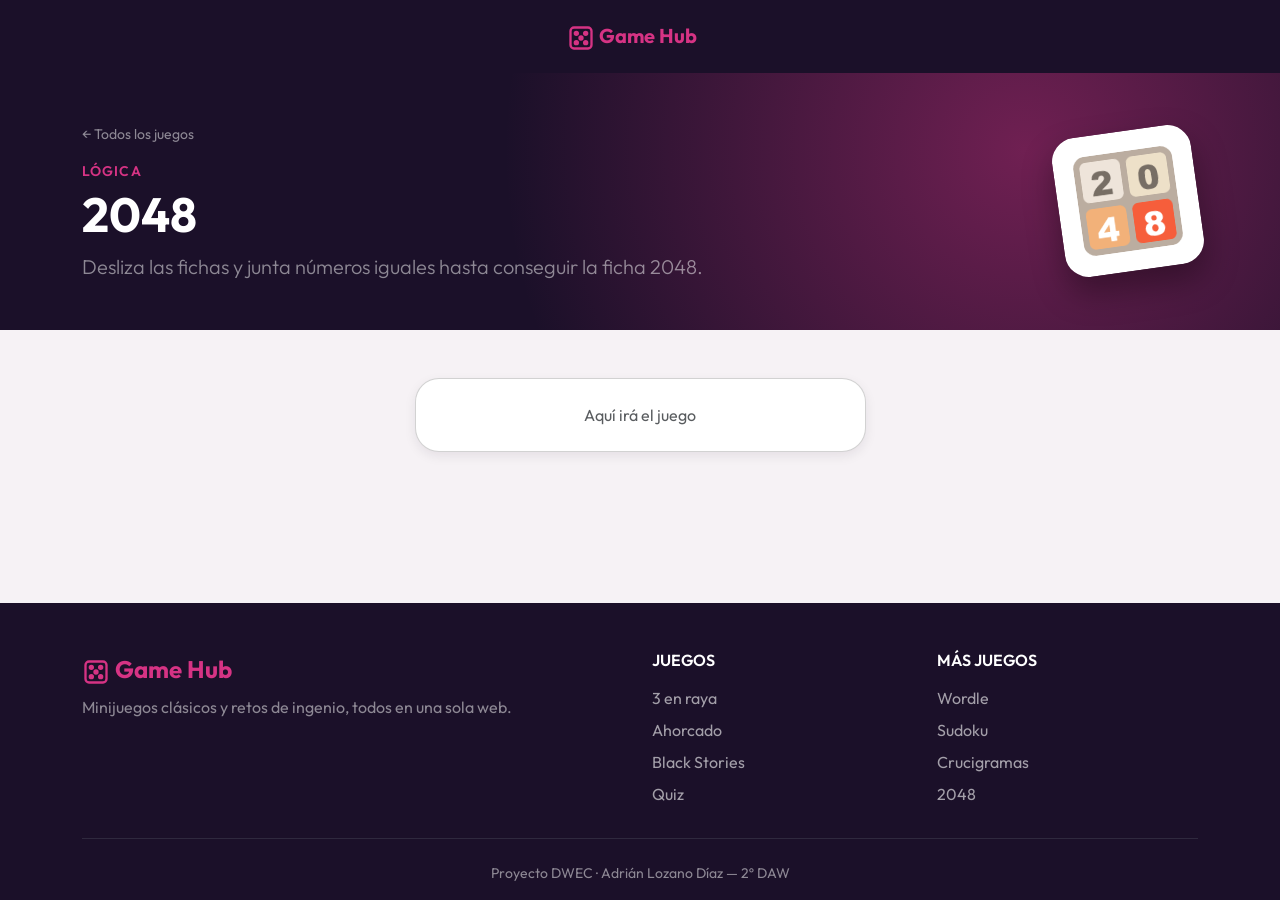
==== juegos/2048/2048.html @ 9e02a55b "plantilla común en las páginas de los otros 7 juegos Misma navbar, cabecera con ficha flotante y foo" ====
<!DOCTYPE html>
<html lang="es">

<head>
    <meta charset="UTF-8">
    <meta name="viewport" content="width=device-width, initial-scale=1.0">
    <title>2048 · Game Hub</title>
    <link rel="stylesheet" href="https://fonts.googleapis.com/css2?family=Outfit:wght@400;600;800&display=swap">
    <link rel="stylesheet" href="https://cdn.jsdelivr.net/npm/bootstrap@5.3.8/dist/css/bootstrap.min.css">
    <link rel="stylesheet" href="../../css/estilos.css">
    <link rel="stylesheet" href="2048.css">
</head>

<body class="d-flex flex-column min-vh-100">
    <nav class="navbar bg-noche py-3 sticky-top" data-bs-theme="dark">

        <div class="container-fluid justify-content-center">

            <a class="navbar-brand fw-bold" href="../../index.html">
                <svg xmlns="http://www.w3.org/2000/svg" width="28" height="28" viewBox="0 0 24 24" fill="none"
                    stroke="currentColor" stroke-width="2" stroke-linecap="round" stroke-linejoin="round">
                    <rect x="3" y="3" width="18" height="18" rx="3"></rect>
                    <circle cx="8" cy="8" r="1.3" fill="currentColor"></circle>
                    <circle cx="16" cy="8" r="1.3" fill="currentColor"></circle>
                    <circle cx="12" cy="12" r="1.3" fill="currentColor"></circle>
                    <circle cx="8" cy="16" r="1.3" fill="currentColor"></circle>
                    <circle cx="16" cy="16" r="1.3" fill="currentColor"></circle>
                </svg>
                Game Hub
            </a>
        </div>
    </nav>
    <!-- Cabecera del juego: reutiliza el fondo del hero -->
    <section class="hero text-white py-5">
        <div class="container">
            <div class="row align-items-center">

                <div class="col">
                    <a href="../../index.html#juegos" class="text-white-50 text-decoration-none small">← Todos los
                        juegos</a>
                    <p class="categoria text-uppercase small fw-semibold mt-3 mb-1">Lógica</p>
                    <h1 class="display-5 fw-bold">2048</h1>
                    <p class="lead text-white-50 mb-0">Desliza las fichas y junta números iguales hasta conseguir la ficha 2048.</p>
                </div>

                <div class="col-auto d-none d-md-block">
                    <img src="../../assets/img/2048.png" alt="" class="hero-ficha hero-ficha-1">
                </div>

            </div>
        </div>
    </section>

    <!-- Zona de juego -->
    <main class="container py-5">
        <div class="row justify-content-center">
            <div class="col-sm-10 col-md-7 col-lg-5">
                <div class="card tarjeta-juego p-4 text-center">
                    <p class="text-body-secondary mb-0">Aquí irá el juego</p>
                </div>
            </div>
        </div>
    </main>

    <footer class="bg-noche text-white mt-auto pt-5 pb-3">
        <div class="container">
            <div class="row g-4">
                <div class="col-md-6">
                    <p class="footer-logo fs-4 fw-bold mb-2">
                        <svg xmlns="http://www.w3.org/2000/svg" width="28" height="28" viewBox="0 0 24 24" fill="none"
                            stroke="currentColor" stroke-width="2" stroke-linecap="round" stroke-linejoin="round">
                            <rect x="3" y="3" width="18" height="18" rx="3"></rect>
                            <circle cx="8" cy="8" r="1.3" fill="currentColor"></circle>
                            <circle cx="16" cy="8" r="1.3" fill="currentColor"></circle>
                            <circle cx="12" cy="12" r="1.3" fill="currentColor"></circle>
                            <circle cx="8" cy="16" r="1.3" fill="currentColor"></circle>
                            <circle cx="16" cy="16" r="1.3" fill="currentColor"></circle>
                        </svg>
                        Game Hub
                    </p>
                    <p class="text-white-50 mb-0">Minijuegos clásicos y retos de ingenio, todos en una sola web.</p>
                </div>

                <div class="col-6 col-md-3">
                    <h3 class="h6 text-uppercase fw-semibold mb-3">Juegos</h3>
                    <ul class="list-unstyled mb-0">
                        <li class="mb-2"><a href="../3raya/3raya.html" class="footer-enlace">3 en raya</a></li>
                        <li class="mb-2"><a href="../ahorcado/ahorcado.html" class="footer-enlace">Ahorcado</a></li>
                        <li class="mb-2"><a href="../blackstories/blackstories.html" class="footer-enlace">Black
                                Stories</a></li>
                        <li class="mb-2"><a href="../quiz/quiz.html" class="footer-enlace">Quiz</a></li>
                    </ul>
                </div>

                <div class="col-6 col-md-3">
                    <h3 class="h6 text-uppercase fw-semibold mb-3">Más juegos</h3>
                    <ul class="list-unstyled mb-0">
                        <li class="mb-2"><a href="../wordle/wordle.html" class="footer-enlace">Wordle</a></li>
                        <li class="mb-2"><a href="../sudoku/sudoku.html" class="footer-enlace">Sudoku</a></li>
                        <li class="mb-2"><a href="../crucigrama/crucigrama.html"
                                class="footer-enlace">Crucigramas</a></li>
                        <li class="mb-2"><a href="../2048/2048.html" class="footer-enlace">2048</a></li>
                    </ul>
                </div>
            </div>

            <hr class="border-secondary my-4">
            <p class="small text-white-50 text-center mb-0">Proyecto DWEC · Adrián Lozano Díaz — 2º DAW</p>
        </div>
    </footer>

    <script src="https://cdn.jsdelivr.net/npm/bootstrap@5.3.8/dist/js/bootstrap.bundle.min.js"></script>
    <script src="https://cdn.jsdelivr.net/npm/jquery@3.7.1/dist/jquery.min.js"></script>
    <script src="2048.js"></script>
</body>

</html>
---- css/estilos.css ----
:root {
    --gh-rosa: #d63384;
    --gh-rosa-oscuro: #ad2a6c;
    --gh-rosa-claro: #fdf0f6;
    --gh-noche: #1b1029;

    --bs-body-font-family: 'Outfit', sans-serif;

    --bs-body-bg: #f6f2f5;
}

/* Fondo para navbar y footer */
.bg-noche {
    background-color: var(--gh-noche);
}

/* Botón principal en rosa y solo cambiamos las variables de Bootstrap */
.btn-primary {
    /* Color del botón sin hacer nada */
    --bs-btn-bg: var(--gh-rosa);
    --bs-btn-border-color: var(--gh-rosa);

    /* Color del botón con hover */
    --bs-btn-hover-bg: var(--gh-rosa-oscuro);
    --bs-btn-hover-border-color: var(--gh-rosa-oscuro);

    /* Color del botón al mantenerlo pulsado */
    --bs-btn-active-bg: var(--gh-rosa-oscuro);
    --bs-btn-active-border-color: var(--gh-rosa-oscuro);

    /* Sombra al llegar a él con el tabulador */
    --bs-btn-focus-shadow-rgb: 214, 51, 132;
}


/* Logo rosa en reposo y blanco al pasar el ratón, con un cambio suave */
.navbar-brand {
    --bs-navbar-brand-color: var(--gh-rosa);
    --bs-navbar-brand-hover-color: white;
    transition: color 0.9s;
    /* el cambio dura 0.9 segundos */
}

/* Fondo morado noche con un resplandor rosa arriba a la derecha */
.hero {
    background-color: var(--gh-noche);
    background-image: radial-gradient(circle at 80% 30%, rgba(214, 51, 132, 0.45), transparent 50%);
}

/* Fichas blancas con el icono de cada juego, flotando arriba y abajo */
.hero-ficha {
    width: 140px;
    background-color: white;
    padding: 1.25rem;
    border-radius: 1.5rem;
    box-shadow: 0 1rem 2rem rgba(0, 0, 0, 0.35);
    animation: flotar 4s ease-in-out infinite;
}

/* Cada ficha con una inclinación distinta, como si estuvieran tiradas en una mesa,
   y empezando la animación en un momento distinto para que no se muevan a la vez */
.hero-ficha-1 {
    transform: rotate(-8deg);
}

.hero-ficha-2 {
    transform: translateY(-2rem) rotate(4deg);
    animation-delay: -1.3s;
}

.hero-ficha-3 {
    transform: rotate(-3deg);
    animation-delay: -2.6s;
}

/* Usamos "translate" y no "transform" para no borrar la inclinación (rotate) de cada ficha */
@keyframes flotar {

    0%,
    100% {
        translate: 0 0;
    }

    50% {
        translate: 0 -12px;
    }

}

/* Degradado de nuestro rosa al morado noche */
.destacado {
    background-image: linear-gradient(5deg, var(--gh-rosa), var(--gh-noche));
}

/* Icono dentro de un círculo blanco */
.destacado-icono {
    width: 120px;
    background-color: white;
    padding: 1rem;
    border-radius: 34%;
}

/* Pastillas de Bootstrap con nuestros colores */
.filtros {
    --bs-nav-pills-border-radius: 50rem;
    --bs-nav-pills-link-active-bg: var(--gh-rosa);
    --bs-nav-link-color: var(--bs-body-color);
    --bs-nav-link-hover-color: var(--gh-rosa);
}

/* cambio variables de la card de Bootstrap */
.tarjeta-juego {
    --bs-card-bg: white; /* fondo blanco porque bs usa el color del fondo de la página */
    --bs-card-border-radius: 1.5rem;
    overflow: hidden;
    box-shadow: 0 0.25rem 0.75rem rgba(27, 16, 41, 0.08);
    transition: transform 0.2s, box-shadow 0.2s;
}

/* Al pasar el ratón la tarjeta sube un poco y la sombra crece */
.tarjeta-juego:hover {
    transform: translateY(-6px);
    box-shadow: 0 1rem 2rem rgba(27, 16, 41, 0.15);
}

/* Zona de la imagen con fondo rosa suave */
.tarjeta-imagen {
    background-color: var(--gh-rosa-claro);
}

/* Todas las imágenes iguales aunque los PNG tengan tamaños distintos */
.tarjeta-imagen img {
    height: 180px;
    object-fit: contain;
    /* para que el icono del juego no se deforme */
    padding: 1.5rem;
}

/* Borde rosa en los badges informativos de las tarjetas (el de "Nuevo" no) */
.tarjeta-imagen .text-bg-light {
    border: 1px solid var(--gh-rosa);
}

/* relleno de rosa para que destaque */
.badge-nuevo {
    background-color: var(--gh-rosa);
    color: white;
}

/* Etiqueta de categoría encima del título */
.categoria {
    color: var(--gh-rosa);
    letter-spacing: 0.08em;
}

.footer-logo {
    color: var(--gh-rosa);
}

.footer-enlace {
    color: rgba(255, 255, 255, 0.6);
    text-decoration: none;
    transition: color 0.2s;
}

.footer-enlace:hover {
    color: var(--gh-rosa);
}
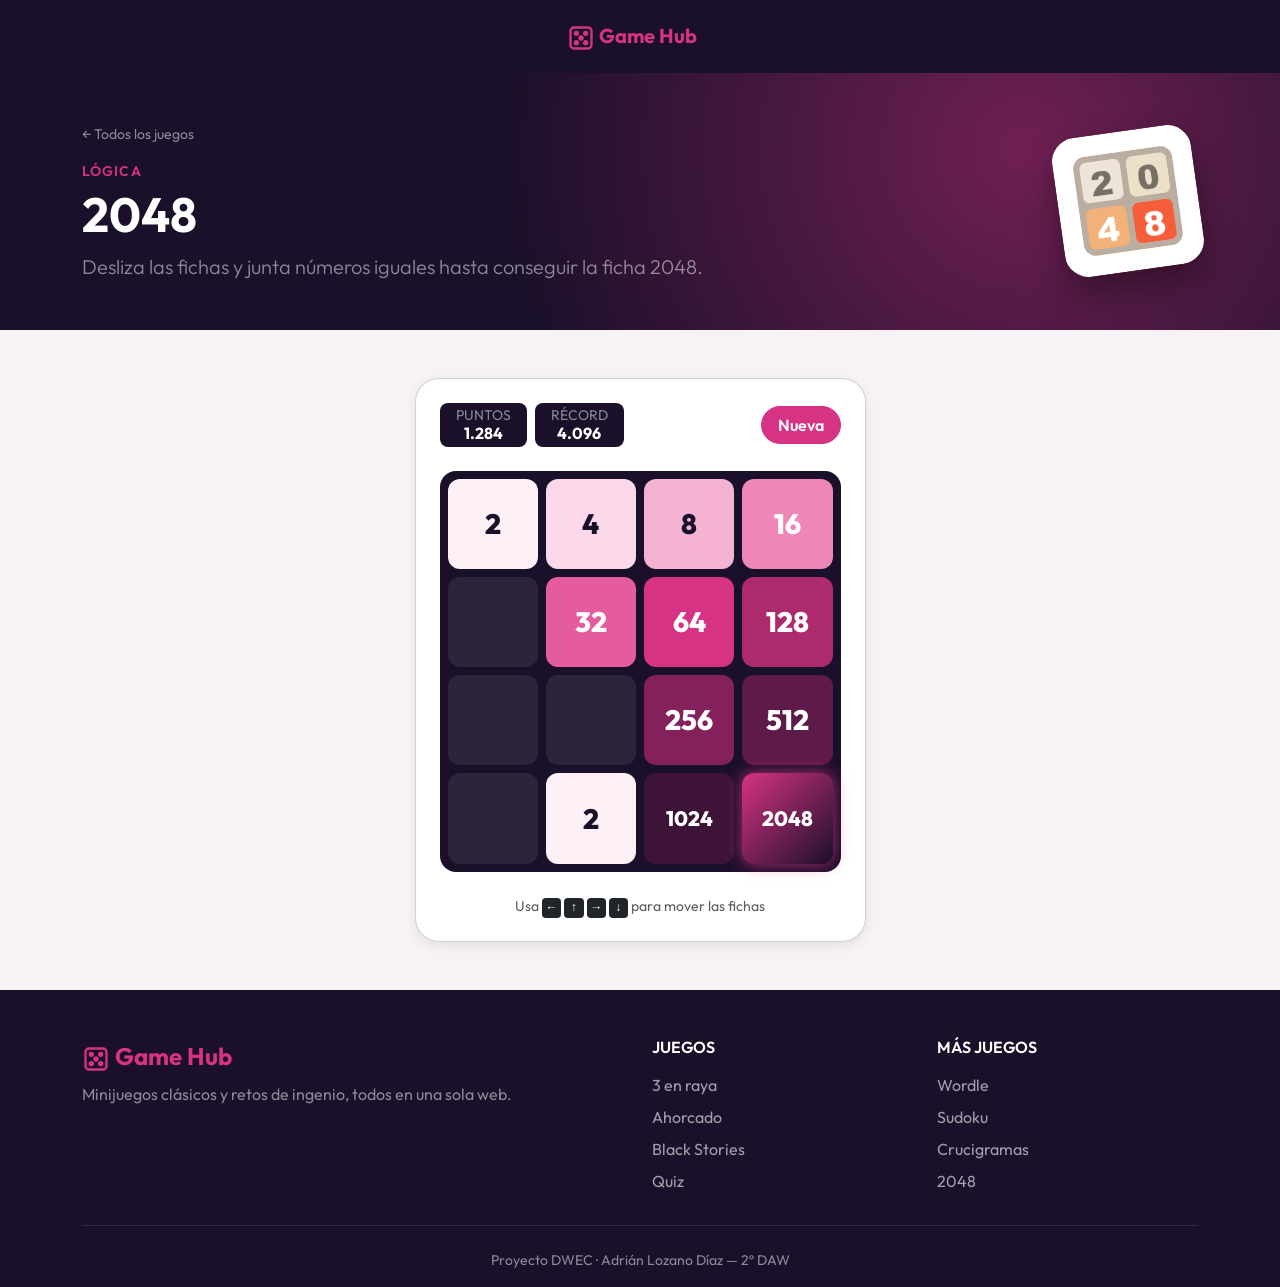
==== commit dd298752: "mockup del 2048 con escala de color por valor" ====
--- a/juegos/2048/2048.html
+++ b/juegos/2048/2048.html
@@ -56,7 +56,52 @@
         <div class="row justify-content-center">
             <div class="col-sm-10 col-md-7 col-lg-5">
                 <div class="card tarjeta-juego p-4 text-center">
-                    <p class="text-body-secondary mb-0">Aquí irá el juego</p>
+
+                    <!-- Marcadores y botón de nueva partida -->
+                    <div class="d-flex justify-content-between align-items-center gap-2 mb-4">
+                        <div class="d-flex gap-2">
+                            <div class="marcador bg-noche text-white rounded-3 px-3 py-1">
+                                <small class="d-block text-white-50 text-uppercase">Puntos</small>
+                                <span class="fw-bold">1.284</span>
+                            </div>
+                            <div class="marcador bg-noche text-white rounded-3 px-3 py-1">
+                                <small class="d-block text-white-50 text-uppercase">Récord</small>
+                                <span class="fw-bold">4.096</span>
+                            </div>
+                        </div>
+                        <button type="button" class="btn btn-primary rounded-pill px-3 fw-semibold">Nueva</button>
+                    </div>
+
+                    <!-- Tablero 4x4: cada valor tiene su propio color -->
+                    <div class="tablero-2048 bg-noche rounded-4 p-2 mb-4">
+                        <div class="row row-cols-4 g-2">
+                            <div class="col"><div class="ficha-2048 valor-2">2</div></div>
+                            <div class="col"><div class="ficha-2048 valor-4">4</div></div>
+                            <div class="col"><div class="ficha-2048 valor-8">8</div></div>
+                            <div class="col"><div class="ficha-2048 valor-16">16</div></div>
+
+                            <div class="col"><div class="ficha-2048"></div></div>
+                            <div class="col"><div class="ficha-2048 valor-32">32</div></div>
+                            <div class="col"><div class="ficha-2048 valor-64">64</div></div>
+                            <div class="col"><div class="ficha-2048 valor-128">128</div></div>
+
+                            <div class="col"><div class="ficha-2048"></div></div>
+                            <div class="col"><div class="ficha-2048"></div></div>
+                            <div class="col"><div class="ficha-2048 valor-256">256</div></div>
+                            <div class="col"><div class="ficha-2048 valor-512">512</div></div>
+
+                            <div class="col"><div class="ficha-2048"></div></div>
+                            <div class="col"><div class="ficha-2048 valor-2">2</div></div>
+                            <div class="col"><div class="ficha-2048 valor-1024">1024</div></div>
+                            <div class="col"><div class="ficha-2048 valor-2048">2048</div></div>
+                        </div>
+                    </div>
+
+                    <!-- Instrucciones -->
+                    <p class="text-body-secondary small mb-0">
+                        Usa <kbd>←</kbd> <kbd>↑</kbd> <kbd>→</kbd> <kbd>↓</kbd> para mover las fichas
+                    </p>
+
                 </div>
             </div>
         </div>
--- a/juegos/2048/2048.css
+++ b/juegos/2048/2048.css
@@ -0,0 +1,80 @@
+/* Marcadores de puntos y récord */
+.marcador {
+    min-width: 5rem;
+    line-height: 1.2;
+}
+
+/* Casillas del tablero: cuadradas y con el número centrado.
+   Sin clase de valor son las casillas vacías */
+.ficha-2048 {
+    aspect-ratio: 1 / 1;
+    display: flex;
+    align-items: center;
+    justify-content: center;
+    border-radius: 0.75rem;
+    font-size: clamp(1.1rem, 4vw, 1.75rem);
+    font-weight: 800;
+    background-color: rgba(255, 255, 255, 0.08);
+}
+
+/* Escala de color: del rosa claro (2) al morado noche (2048).
+   Hasta el 8 el número va oscuro; desde el 16, blanco para que se lea */
+.valor-2 {
+    background-color: var(--gh-rosa-claro);
+    color: var(--gh-noche);
+}
+
+.valor-4 {
+    background-color: #fbd9ea;
+    color: var(--gh-noche);
+}
+
+.valor-8 {
+    background-color: #f5b3d3;
+    color: var(--gh-noche);
+}
+
+.valor-16 {
+    background-color: #ee86b8;
+    color: white;
+}
+
+.valor-32 {
+    background-color: #e45c9e;
+    color: white;
+}
+
+.valor-64 {
+    background-color: var(--gh-rosa);
+    color: white;
+}
+
+.valor-128 {
+    background-color: var(--gh-rosa-oscuro);
+    color: white;
+}
+
+.valor-256 {
+    background-color: #85215a;
+    color: white;
+}
+
+.valor-512 {
+    background-color: #5e1a49;
+    color: white;
+}
+
+/* Los números de 4 cifras, algo más pequeños para que quepan */
+.valor-1024 {
+    background-color: #3d1438;
+    color: white;
+    font-size: clamp(0.85rem, 3vw, 1.3rem);
+}
+
+/* La ficha final: degradado y resplandor rosa para que destaque sobre el tablero oscuro */
+.valor-2048 {
+    background-image: linear-gradient(135deg, var(--gh-rosa), var(--gh-noche));
+    color: white;
+    font-size: clamp(0.85rem, 3vw, 1.3rem);
+    box-shadow: 0 0 1rem rgba(214, 51, 132, 0.8);
+}
